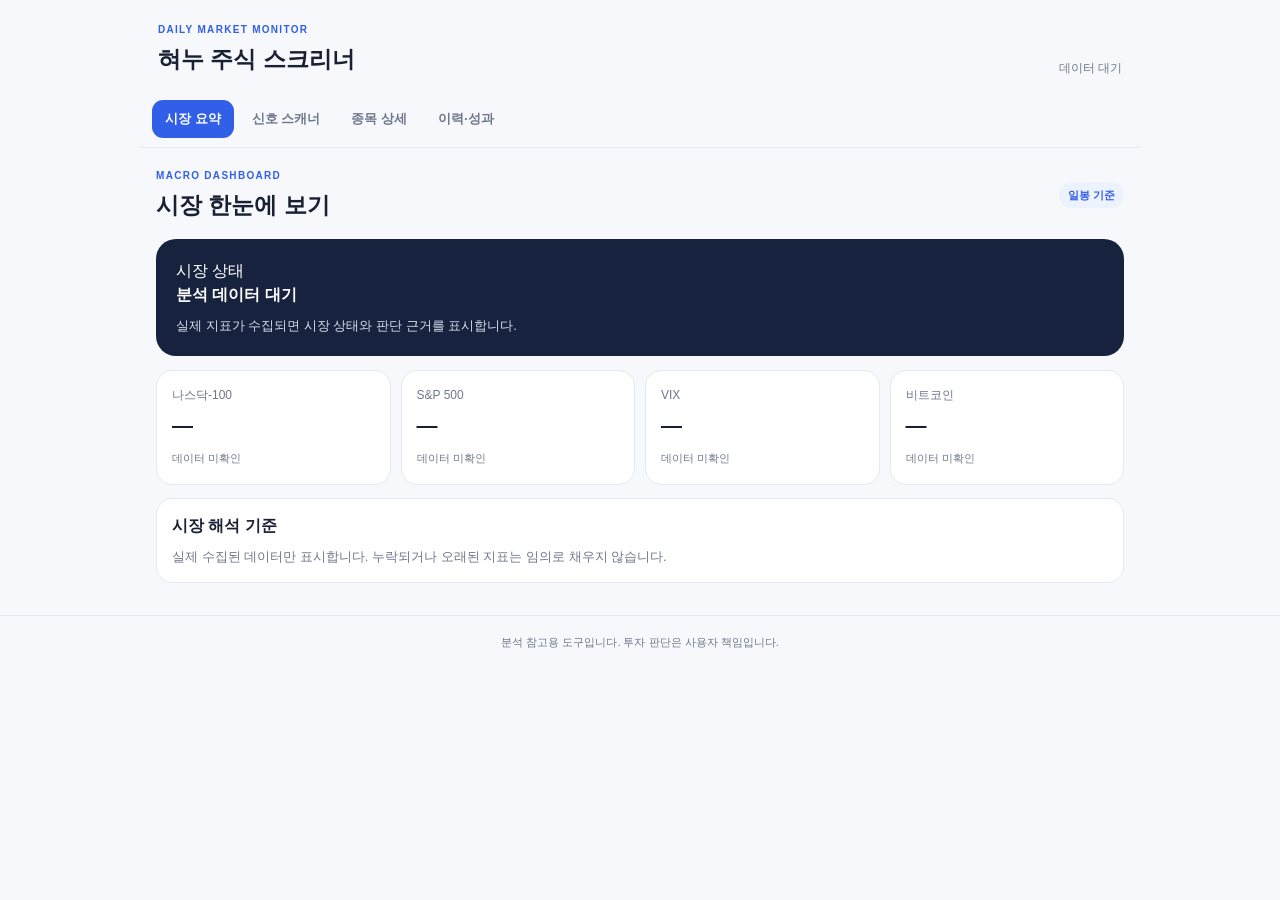
==== index.html @ ab8894c8 "Add files via upload" ====
<!doctype html>
<html lang="ko"><head><meta charset="utf-8"><meta name="viewport" content="width=device-width,initial-scale=1,viewport-fit=cover"><meta name="theme-color" content="#f7f8fc"><title>혀누 주식 스크리너</title><link rel="stylesheet" href="styles.css"></head>
<body><header class="top"><div><div class="eyebrow">DAILY MARKET MONITOR</div><h1>혀누 주식 스크리너</h1></div><span id="updated" class="muted">데이터 확인 중</span></header>
<nav class="tabs"><button class="tab active" data-page="macro">시장 요약</button><button class="tab" data-page="scanner">신호 스캐너</button><button class="tab" data-page="detail">종목 상세</button><button class="tab" data-page="history">이력·성과</button></nav>
<main>
<section class="page active" id="page-macro"><div class="section-head"><div><p class="eyebrow">MACRO DASHBOARD</p><h2>시장 한눈에 보기</h2></div><span class="pill">일봉 기준</span></div><div id="marketState" class="state-card"><div class="state-title">시장 상태</div><h3>분석 데이터 대기</h3><p>실제 지표가 수집되면 시장 상태와 판단 근거를 표시합니다.</p></div><div class="grid" id="macroMetrics"><div class="metric"><span>나스닥-100</span><b>—</b><small>데이터 미확인</small></div><div class="metric"><span>S&amp;P 500</span><b>—</b><small>데이터 미확인</small></div><div class="metric"><span>VIX</span><b>—</b><small>데이터 미확인</small></div><div class="metric"><span>비트코인</span><b>—</b><small>데이터 미확인</small></div></div><div class="panel"><h3>시장 해석 기준</h3><p class="muted">실제 수집된 데이터만 표시합니다. 누락되거나 오래된 지표는 임의로 채우지 않습니다.</p></div></section>
<section class="page" id="page-scanner"><div class="section-head"><div><p class="eyebrow">NASDAQ-100</p><h2>매수 신호 스캐너</h2></div><span id="scanCount" class="pill">0개 신호</span></div><div class="toolbar"><input id="search" placeholder="티커 또는 회사명 검색"><select id="signalFilter"><option value="all">모든 신호</option><option>패닉셀</option><option>급락</option><option>조정</option><option>단기조정</option></select><select id="sort"><option value="strength">신호 강도순</option><option value="ticker">티커순</option><option value="drop">고점 대비 하락률순</option></select></div><div id="scannerStatus" class="notice">분석 데이터 대기 중</div><div id="signalList" class="signal-list"></div></section>
<section class="page" id="page-detail"><div class="section-head"><div><p class="eyebrow">STOCK DETAIL</p><h2 id="detailTitle">종목을 선택하세요</h2></div><button id="backScanner" class="subtle">목록으로</button></div><div id="detailBody" class="panel empty">스캐너에서 종목을 선택하면 상세 정보가 표시됩니다.</div></section>
<section class="page" id="page-history"><div class="section-head"><div><p class="eyebrow">SIGNAL PERFORMANCE</p><h2>신호 이력 및 성과</h2></div></div><div class="grid" id="performanceSummary"></div><div class="panel"><h3>계산 규칙</h3><ul><li>신호 다음 거래일 시가 진입</li><li>5·10·20거래일 후 종가 기준</li><li>승률은 수익률 0% 초과 비율</li><li>미확정 결과는 확정 성과와 분리</li><li>같은 종목·같은 신호의 연속 구간은 최초 1회만 집계</li></ul></div><div class="panel"><h3>최근 신호 기록</h3><div id="historyList" class="table-wrap muted">아직 기록이 없습니다.</div></div></section>
</main><footer>분석 참고용 도구입니다. 투자 판단은 사용자 책임입니다.</footer><script src="app.js"></script></body></html>
---- styles.css ----
:root{--bg:#f7f8fc;--card:#fff;--ink:#192033;--muted:#6e778b;--line:#e4e8f0;--blue:#315fe8}*{box-sizing:border-box}body{margin:0;background:var(--bg);color:var(--ink);font-family:-apple-system,BlinkMacSystemFont,"Segoe UI",sans-serif;line-height:1.5}.top{padding:22px 18px 14px;display:flex;align-items:end;justify-content:space-between;gap:12px;max-width:1000px;margin:auto}.eyebrow{font-size:10px;letter-spacing:.13em;font-weight:800;color:var(--blue);margin:0 0 5px}h1{font-size:23px;margin:0}h2{font-size:23px;margin:0}h3{font-size:16px;margin:0 0 9px}.muted{color:var(--muted);font-size:12px}.tabs{position:sticky;top:0;z-index:4;display:flex;gap:5px;padding:9px 12px;background:#f7f8fcf2;border-bottom:1px solid var(--line);overflow-x:auto;max-width:1000px;margin:auto}.tab{border:0;background:transparent;color:var(--muted);font-weight:700;border-radius:11px;padding:10px 13px;white-space:nowrap}.tab.active{background:var(--blue);color:white}main{max-width:1000px;margin:auto;padding:20px 16px 32px}.page{display:none}.page.active{display:block}.section-head{display:flex;align-items:center;justify-content:space-between;gap:10px;margin-bottom:17px}.pill{font-size:11px;padding:5px 9px;border-radius:99px;background:#edf2ff;color:var(--blue);font-weight:800}.state-card{background:#17233e;color:white;border-radius:20px;padding:20px;margin-bottom:14px}.state-card p{font-size:13px;color:#d4dced;margin:0}.grid{display:grid;grid-template-columns:repeat(2,minmax(0,1fr));gap:10px}.metric,.panel{background:var(--card);border:1px solid var(--line);border-radius:16px;padding:15px;min-width:0}.metric span{display:block;color:var(--muted);font-size:12px}.metric b{display:block;font-size:21px;margin:5px 0}.metric small{font-size:11px;color:var(--muted)}.panel{margin-top:13px}.panel p{margin:0;font-size:13px}.toolbar{display:flex;gap:8px;flex-wrap:wrap;margin-bottom:12px}.toolbar input,.toolbar select{font:inherit;font-size:13px;padding:11px 12px;border:1px solid var(--line);border-radius:11px;background:white;min-width:0}.toolbar input{flex:1;min-width:145px}.notice{background:#fff8e9;color:#7b5b1b;border:1px solid #f2e2bc;border-radius:12px;padding:11px 13px;font-size:12px;margin-bottom:12px}.signal-list{display:grid;gap:9px}.signal-card{display:flex;justify-content:space-between;gap:12px;align-items:center;text-align:left;width:100%;border:1px solid var(--line);background:white;border-radius:15px;padding:14px;color:inherit}.ticker{font-size:16px;font-weight:800}.company{font-size:12px;color:var(--muted)}.signal-badge{font-size:11px;font-weight:800;border-radius:8px;padding:5px 8px;white-space:nowrap}.badge-패닉셀{background:#ffeaec;color:#b51e31}.badge-급락{background:#f1e9ff;color:#7033b1}.badge-조정{background:#fff0dc;color:#9a5712}.badge-단기조정{background:#eaf0ff;color:#3156c5}.right{text-align:right}.subtle{border:1px solid var(--line);border-radius:10px;background:white;padding:8px 11px}.empty{color:var(--muted);font-size:13px;padding:25px 16px}.detail-grid{display:grid;grid-template-columns:repeat(2,minmax(0,1fr));gap:8px;margin-top:12px}.detail-item{background:#f7f8fc;padding:11px;border-radius:10px}.detail-item span{display:block;font-size:11px;color:var(--muted)}.detail-item b{font-size:15px}.chart-placeholder{border:1px dashed #cdd5e5;background:#fafbfe;border-radius:12px;padding:35px 10px;text-align:center;color:var(--muted);font-size:12px;margin:12px 0}.table-wrap{overflow:auto;font-size:12px}table{border-collapse:collapse;width:100%;min-width:450px}th,td{text-align:left;border-bottom:1px solid var(--line);padding:9px 7px}ul{padding-left:19px;font-size:13px}footer{border-top:1px solid var(--line);padding:18px 16px 28px;color:var(--muted);font-size:11px;text-align:center}@media(min-width:700px){.grid{grid-template-columns:repeat(4,minmax(0,1fr))}.signal-list{grid-template-columns:repeat(2,minmax(0,1fr))}}
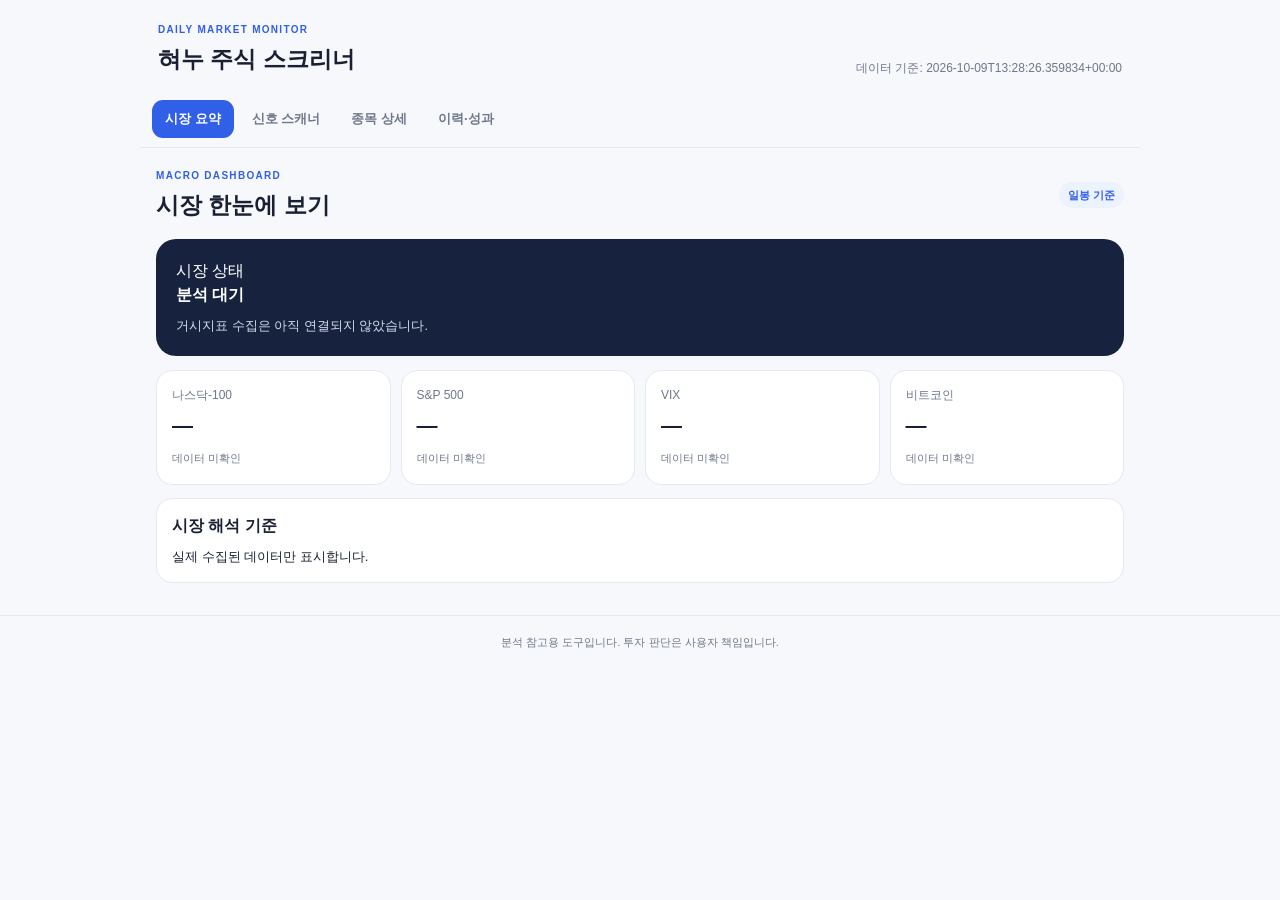
==== commit d2f6d484: "Update index.html" ====
--- a/index.html
+++ b/index.html
@@ -1,10 +1,89 @@
 <!doctype html>
-<html lang="ko"><head><meta charset="utf-8"><meta name="viewport" content="width=device-width,initial-scale=1,viewport-fit=cover"><meta name="theme-color" content="#f7f8fc"><title>혀누 주식 스크리너</title><link rel="stylesheet" href="styles.css"></head>
-<body><header class="top"><div><div class="eyebrow">DAILY MARKET MONITOR</div><h1>혀누 주식 스크리너</h1></div><span id="updated" class="muted">데이터 확인 중</span></header>
-<nav class="tabs"><button class="tab active" data-page="macro">시장 요약</button><button class="tab" data-page="scanner">신호 스캐너</button><button class="tab" data-page="detail">종목 상세</button><button class="tab" data-page="history">이력·성과</button></nav>
+<html lang="ko">
+<head>
+<meta charset="utf-8">
+<meta name="viewport" content="width=device-width, initial-scale=1, viewport-fit=cover">
+<meta name="theme-color" content="#f7f8fc">
+<title>혀누 주식 스크리너</title>
+<link rel="stylesheet" href="styles.css">
+</head>
+<body>
+<header class="top">
+  <div>
+    <div class="eyebrow">DAILY MARKET MONITOR</div>
+    <h1>혀누 주식 스크리너</h1>
+  </div>
+  <span id="updated" class="muted">데이터 확인 중</span>
+</header>
+<nav class="tabs">
+  <button type="button" class="tab active" data-page="macro">시장 요약</button>
+  <button type="button" class="tab" data-page="scanner">신호 스캐너</button>
+  <button type="button" class="tab" data-page="detail">종목 상세</button>
+  <button type="button" class="tab" data-page="history">이력·성과</button>
+</nav>
 <main>
-<section class="page active" id="page-macro"><div class="section-head"><div><p class="eyebrow">MACRO DASHBOARD</p><h2>시장 한눈에 보기</h2></div><span class="pill">일봉 기준</span></div><div id="marketState" class="state-card"><div class="state-title">시장 상태</div><h3>분석 데이터 대기</h3><p>실제 지표가 수집되면 시장 상태와 판단 근거를 표시합니다.</p></div><div class="grid" id="macroMetrics"><div class="metric"><span>나스닥-100</span><b>—</b><small>데이터 미확인</small></div><div class="metric"><span>S&amp;P 500</span><b>—</b><small>데이터 미확인</small></div><div class="metric"><span>VIX</span><b>—</b><small>데이터 미확인</small></div><div class="metric"><span>비트코인</span><b>—</b><small>데이터 미확인</small></div></div><div class="panel"><h3>시장 해석 기준</h3><p class="muted">실제 수집된 데이터만 표시합니다. 누락되거나 오래된 지표는 임의로 채우지 않습니다.</p></div></section>
-<section class="page" id="page-scanner"><div class="section-head"><div><p class="eyebrow">NASDAQ-100</p><h2>매수 신호 스캐너</h2></div><span id="scanCount" class="pill">0개 신호</span></div><div class="toolbar"><input id="search" placeholder="티커 또는 회사명 검색"><select id="signalFilter"><option value="all">모든 신호</option><option>패닉셀</option><option>급락</option><option>조정</option><option>단기조정</option></select><select id="sort"><option value="strength">신호 강도순</option><option value="ticker">티커순</option><option value="drop">고점 대비 하락률순</option></select></div><div id="scannerStatus" class="notice">분석 데이터 대기 중</div><div id="signalList" class="signal-list"></div></section>
-<section class="page" id="page-detail"><div class="section-head"><div><p class="eyebrow">STOCK DETAIL</p><h2 id="detailTitle">종목을 선택하세요</h2></div><button id="backScanner" class="subtle">목록으로</button></div><div id="detailBody" class="panel empty">스캐너에서 종목을 선택하면 상세 정보가 표시됩니다.</div></section>
-<section class="page" id="page-history"><div class="section-head"><div><p class="eyebrow">SIGNAL PERFORMANCE</p><h2>신호 이력 및 성과</h2></div></div><div class="grid" id="performanceSummary"></div><div class="panel"><h3>계산 규칙</h3><ul><li>신호 다음 거래일 시가 진입</li><li>5·10·20거래일 후 종가 기준</li><li>승률은 수익률 0% 초과 비율</li><li>미확정 결과는 확정 성과와 분리</li><li>같은 종목·같은 신호의 연속 구간은 최초 1회만 집계</li></ul></div><div class="panel"><h3>최근 신호 기록</h3><div id="historyList" class="table-wrap muted">아직 기록이 없습니다.</div></div></section>
-</main><footer>분석 참고용 도구입니다. 투자 판단은 사용자 책임입니다.</footer><script src="app.js"></script></body></html>+<section class="page active" id="page-macro">
+  <div class="section-head">
+    <div><p class="eyebrow">MACRO DASHBOARD</p><h2>시장 한눈에 보기</h2></div>
+    <span class="pill">일봉 기준</span>
+  </div>
+  <div id="marketState" class="state-card">
+    <div class="state-title">시장 상태</div>
+    <h3>분석 데이터 대기</h3>
+    <p>실제 시장 지표 연결 대기 중입니다.</p>
+  </div>
+  <div class="grid" id="macroMetrics">
+    <article class="metric"><span>나스닥-100</span><b>—</b><small>데이터 미확인</small></article>
+    <article class="metric"><span>S&amp;P 500</span><b>—</b><small>데이터 미확인</small></article>
+    <article class="metric"><span>VIX</span><b>—</b><small>데이터 미확인</small></article>
+    <article class="metric"><span>비트코인</span><b>—</b><small>데이터 미확인</small></article>
+  </div>
+  <div class="panel"><h3>시장 해석 기준</h3><p>실제 수집된 데이터만 표시합니다.</p></div>
+</section>
+<section class="page" id="page-scanner">
+  <div class="section-head">
+    <div><p class="eyebrow">NASDAQ WATCHLIST</p><h2>매수 신호 스캐너</h2></div>
+    <span id="scanCount" class="pill">0개 신호</span>
+  </div>
+  <div class="toolbar">
+    <input id="search" type="search" placeholder="티커 또는 회사명 검색">
+    <select id="signalFilter">
+      <option value="all">모든 신호</option>
+      <option value="패닉셀">패닉셀</option>
+      <option value="급락">급락</option>
+      <option value="조정">조정</option>
+      <option value="단기조정">단기조정</option>
+    </select>
+    <select id="sort">
+      <option value="strength">신호 강도순</option>
+      <option value="ticker">티커순</option>
+      <option value="drop">고점 대비 하락률순</option>
+    </select>
+  </div>
+  <div id="scannerStatus" class="notice">데이터 확인 중</div>
+  <div id="signalList" class="signal-list"></div>
+</section>
+<section class="page" id="page-detail">
+  <div class="section-head">
+    <div><p class="eyebrow">STOCK DETAIL</p><h2 id="detailTitle">종목을 선택하세요</h2></div>
+    <button type="button" id="backScanner" class="subtle">목록으로</button>
+  </div>
+  <div id="detailBody" class="panel">스캐너에서 종목을 선택하세요.</div>
+</section>
+<section class="page" id="page-history">
+  <div class="section-head"><div><p class="eyebrow">SIGNAL PERFORMANCE</p><h2>신호 이력 및 성과</h2></div></div>
+  <div class="grid" id="performanceSummary">
+    <article class="metric"><span>성과 통계</span><b>계산 대기</b><small>수익률 계산 미연결</small></article>
+  </div>
+  <div class="panel">
+    <h3>성과 계산 규칙</h3>
+    <p>신호 다음 거래일 시가 진입, 5·10·20거래일 후 종가 기준으로 계산하도록 설계합니다.</p>
+    <p>현재는 성과 수익률과 승률이 아직 계산되지 않습니다.</p>
+  </div>
+  <div class="panel"><h3>최근 신호 기록</h3><div id="historyList">이력 불러오는 중</div></div>
+</section>
+</main>
+<footer>분석 참고용 도구입니다. 투자 판단은 사용자 책임입니다.</footer>
+<script src="app.js"></script>
+</body>
+</html>
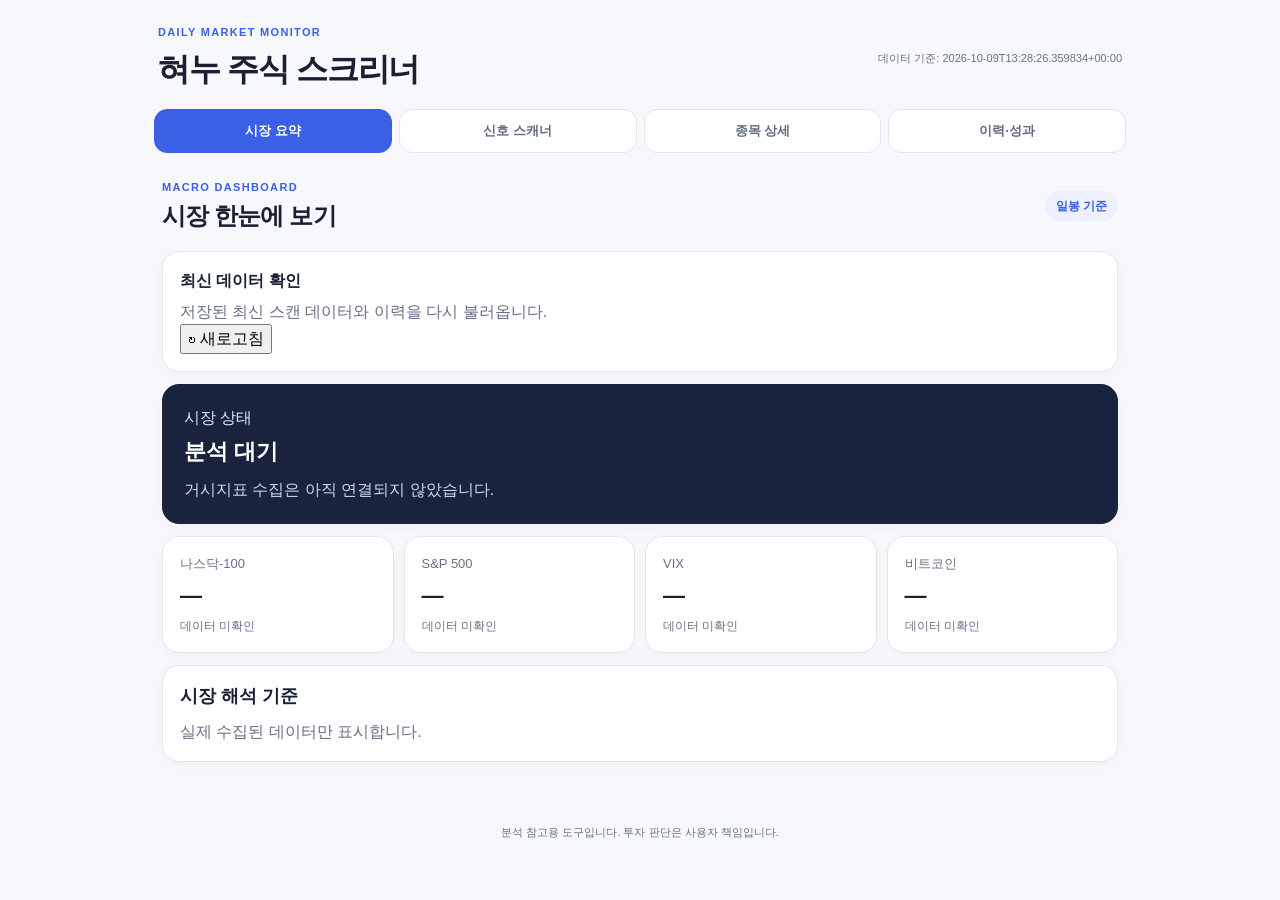
==== commit 45a80539: "Update index.html" ====
--- a/index.html
+++ b/index.html
@@ -2,7 +2,7 @@
 <html lang="ko">
 <head>
 <meta charset="utf-8">
-<meta name="viewport" content="width=device-width, initial-scale=1, viewport-fit=cover">
+<meta name="viewport" content="width=device-width,initial-scale=1,viewport-fit=cover">
 <meta name="theme-color" content="#f7f8fc">
 <title>혀누 주식 스크리너</title>
 <link rel="stylesheet" href="styles.css">
@@ -24,13 +24,25 @@
 <main>
 <section class="page active" id="page-macro">
   <div class="section-head">
-    <div><p class="eyebrow">MACRO DASHBOARD</p><h2>시장 한눈에 보기</h2></div>
+    <div>
+      <p class="eyebrow">MACRO DASHBOARD</p>
+      <h2>시장 한눈에 보기</h2>
+    </div>
     <span class="pill">일봉 기준</span>
+  </div>
+  <div class="panel refresh-panel">
+    <div>
+      <strong>최신 데이터 확인</strong>
+      <p class="muted">저장된 최신 스캔 데이터와 이력을 다시 불러옵니다.</p>
+    </div>
+    <button type="button" id="refreshData" class="refresh-button">
+      ↻ 새로고침
+    </button>
   </div>
   <div id="marketState" class="state-card">
     <div class="state-title">시장 상태</div>
     <h3>분석 데이터 대기</h3>
-    <p>실제 시장 지표 연결 대기 중입니다.</p>
+    <p>시장 지표 연결 대기 중입니다.</p>
   </div>
   <div class="grid" id="macroMetrics">
     <article class="metric"><span>나스닥-100</span><b>—</b><small>데이터 미확인</small></article>
@@ -38,11 +50,17 @@
     <article class="metric"><span>VIX</span><b>—</b><small>데이터 미확인</small></article>
     <article class="metric"><span>비트코인</span><b>—</b><small>데이터 미확인</small></article>
   </div>
-  <div class="panel"><h3>시장 해석 기준</h3><p>실제 수집된 데이터만 표시합니다.</p></div>
+  <div class="panel">
+    <h3>시장 해석 기준</h3>
+    <p class="muted">실제 수집된 데이터만 표시합니다.</p>
+  </div>
 </section>
 <section class="page" id="page-scanner">
   <div class="section-head">
-    <div><p class="eyebrow">NASDAQ WATCHLIST</p><h2>매수 신호 스캐너</h2></div>
+    <div>
+      <p class="eyebrow">NASDAQ WATCHLIST</p>
+      <h2>매수 신호 스캐너</h2>
+    </div>
     <span id="scanCount" class="pill">0개 신호</span>
   </div>
   <div class="toolbar">
@@ -65,22 +83,35 @@
 </section>
 <section class="page" id="page-detail">
   <div class="section-head">
-    <div><p class="eyebrow">STOCK DETAIL</p><h2 id="detailTitle">종목을 선택하세요</h2></div>
+    <div>
+      <p class="eyebrow">STOCK DETAIL</p>
+      <h2 id="detailTitle">종목을 선택하세요</h2>
+    </div>
     <button type="button" id="backScanner" class="subtle">목록으로</button>
   </div>
   <div id="detailBody" class="panel">스캐너에서 종목을 선택하세요.</div>
 </section>
 <section class="page" id="page-history">
-  <div class="section-head"><div><p class="eyebrow">SIGNAL PERFORMANCE</p><h2>신호 이력 및 성과</h2></div></div>
+  <div class="section-head">
+    <div>
+      <p class="eyebrow">SIGNAL PERFORMANCE</p>
+      <h2>신호 이력 및 성과</h2>
+    </div>
+  </div>
   <div class="grid" id="performanceSummary">
-    <article class="metric"><span>성과 통계</span><b>계산 대기</b><small>수익률 계산 미연결</small></article>
+    <article class="metric">
+      <span>성과 통계</span><b>계산 대기</b><small>수익률 계산 미연결</small>
+    </article>
   </div>
   <div class="panel">
     <h3>성과 계산 규칙</h3>
-    <p>신호 다음 거래일 시가 진입, 5·10·20거래일 후 종가 기준으로 계산하도록 설계합니다.</p>
-    <p>현재는 성과 수익률과 승률이 아직 계산되지 않습니다.</p>
+    <p>신호 다음 거래일 시가 진입, 5·10·20거래일 후 종가 기준으로 계산합니다.</p>
+    <p class="muted">실제 성과 수익률과 승률은 별도 계산 기능이 필요합니다.</p>
   </div>
-  <div class="panel"><h3>최근 신호 기록</h3><div id="historyList">이력 불러오는 중</div></div>
+  <div class="panel">
+    <h3>최근 신호 기록</h3>
+    <div id="historyList">이력 불러오는 중</div>
+  </div>
 </section>
 </main>
 <footer>분석 참고용 도구입니다. 투자 판단은 사용자 책임입니다.</footer>
--- a/styles.css
+++ b/styles.css
@@ -1 +1,292 @@
-:root{--bg:#f7f8fc;--card:#fff;--ink:#192033;--muted:#6e778b;--line:#e4e8f0;--blue:#315fe8}*{box-sizing:border-box}body{margin:0;background:var(--bg);color:var(--ink);font-family:-apple-system,BlinkMacSystemFont,"Segoe UI",sans-serif;line-height:1.5}.top{padding:22px 18px 14px;display:flex;align-items:end;justify-content:space-between;gap:12px;max-width:1000px;margin:auto}.eyebrow{font-size:10px;letter-spacing:.13em;font-weight:800;color:var(--blue);margin:0 0 5px}h1{font-size:23px;margin:0}h2{font-size:23px;margin:0}h3{font-size:16px;margin:0 0 9px}.muted{color:var(--muted);font-size:12px}.tabs{position:sticky;top:0;z-index:4;display:flex;gap:5px;padding:9px 12px;background:#f7f8fcf2;border-bottom:1px solid var(--line);overflow-x:auto;max-width:1000px;margin:auto}.tab{border:0;background:transparent;color:var(--muted);font-weight:700;border-radius:11px;padding:10px 13px;white-space:nowrap}.tab.active{background:var(--blue);color:white}main{max-width:1000px;margin:auto;padding:20px 16px 32px}.page{display:none}.page.active{display:block}.section-head{display:flex;align-items:center;justify-content:space-between;gap:10px;margin-bottom:17px}.pill{font-size:11px;padding:5px 9px;border-radius:99px;background:#edf2ff;color:var(--blue);font-weight:800}.state-card{background:#17233e;color:white;border-radius:20px;padding:20px;margin-bottom:14px}.state-card p{font-size:13px;color:#d4dced;margin:0}.grid{display:grid;grid-template-columns:repeat(2,minmax(0,1fr));gap:10px}.metric,.panel{background:var(--card);border:1px solid var(--line);border-radius:16px;padding:15px;min-width:0}.metric span{display:block;color:var(--muted);font-size:12px}.metric b{display:block;font-size:21px;margin:5px 0}.metric small{font-size:11px;color:var(--muted)}.panel{margin-top:13px}.panel p{margin:0;font-size:13px}.toolbar{display:flex;gap:8px;flex-wrap:wrap;margin-bottom:12px}.toolbar input,.toolbar select{font:inherit;font-size:13px;padding:11px 12px;border:1px solid var(--line);border-radius:11px;background:white;min-width:0}.toolbar input{flex:1;min-width:145px}.notice{background:#fff8e9;color:#7b5b1b;border:1px solid #f2e2bc;border-radius:12px;padding:11px 13px;font-size:12px;margin-bottom:12px}.signal-list{display:grid;gap:9px}.signal-card{display:flex;justify-content:space-between;gap:12px;align-items:center;text-align:left;width:100%;border:1px solid var(--line);background:white;border-radius:15px;padding:14px;color:inherit}.ticker{font-size:16px;font-weight:800}.company{font-size:12px;color:var(--muted)}.signal-badge{font-size:11px;font-weight:800;border-radius:8px;padding:5px 8px;white-space:nowrap}.badge-패닉셀{background:#ffeaec;color:#b51e31}.badge-급락{background:#f1e9ff;color:#7033b1}.badge-조정{background:#fff0dc;color:#9a5712}.badge-단기조정{background:#eaf0ff;color:#3156c5}.right{text-align:right}.subtle{border:1px solid var(--line);border-radius:10px;background:white;padding:8px 11px}.empty{color:var(--muted);font-size:13px;padding:25px 16px}.detail-grid{display:grid;grid-template-columns:repeat(2,minmax(0,1fr));gap:8px;margin-top:12px}.detail-item{background:#f7f8fc;padding:11px;border-radius:10px}.detail-item span{display:block;font-size:11px;color:var(--muted)}.detail-item b{font-size:15px}.chart-placeholder{border:1px dashed #cdd5e5;background:#fafbfe;border-radius:12px;padding:35px 10px;text-align:center;color:var(--muted);font-size:12px;margin:12px 0}.table-wrap{overflow:auto;font-size:12px}table{border-collapse:collapse;width:100%;min-width:450px}th,td{text-align:left;border-bottom:1px solid var(--line);padding:9px 7px}ul{padding-left:19px;font-size:13px}footer{border-top:1px solid var(--line);padding:18px 16px 28px;color:var(--muted);font-size:11px;text-align:center}@media(min-width:700px){.grid{grid-template-columns:repeat(4,minmax(0,1fr))}.signal-list{grid-template-columns:repeat(2,minmax(0,1fr))}}+* {
+  box-sizing: border-box;
+}
+:root {
+  color-scheme: light;
+  --bg: #f7f8fc;
+  --card: #ffffff;
+  --ink: #192033;
+  --muted: #687086;
+  --line: #e2e6ef;
+  --accent: #3b5fe5;
+  --soft: #edf1ff;
+}
+body {
+  margin: 0;
+  background: var(--bg);
+  color: var(--ink);
+  font-family: -apple-system, BlinkMacSystemFont, "Segoe UI", sans-serif;
+  line-height: 1.5;
+}
+.top {
+  max-width: 1000px;
+  margin: auto;
+  padding: 24px 18px 16px;
+  display: flex;
+  align-items: center;
+  justify-content: space-between;
+  gap: 12px;
+}
+h1 {
+  margin: 4px 0 0;
+  font-size: clamp(24px, 5vw, 32px);
+  letter-spacing: -0.04em;
+}
+h2 {
+  margin: 3px 0 0;
+  font-size: 24px;
+  letter-spacing: -0.035em;
+}
+h3 {
+  margin: 0 0 10px;
+  font-size: 18px;
+}
+.eyebrow {
+  margin: 0;
+  color: var(--accent);
+  font-size: 11px;
+  font-weight: 800;
+  letter-spacing: 0.12em;
+}
+.muted,
+small {
+  color: var(--muted);
+}
+#updated {
+  font-size: 11px;
+  text-align: right;
+}
+.tabs {
+  max-width: 1000px;
+  margin: auto;
+  padding: 0 14px 16px;
+  display: grid;
+  grid-template-columns: repeat(4, minmax(0, 1fr));
+  gap: 7px;
+}
+button,
+input,
+select {
+  font: inherit;
+}
+.tab {
+  min-height: 44px;
+  padding: 9px 4px;
+  border: 1px solid var(--line);
+  border-radius: 13px;
+  background: #fff;
+  color: #626b80;
+  font-size: 13px;
+  font-weight: 700;
+  cursor: pointer;
+}
+.tab.active {
+  background: var(--accent);
+  color: white;
+  border-color: var(--accent);
+}
+main {
+  max-width: 1000px;
+  margin: auto;
+  padding: 0 16px 30px;
+}
+.page {
+  display: none;
+}
+.page.active {
+  display: block;
+}
+.section-head {
+  display: flex;
+  align-items: center;
+  justify-content: space-between;
+  gap: 12px;
+  margin: 10px 0 17px;
+}
+.pill {
+  flex-shrink: 0;
+  padding: 6px 11px;
+  border-radius: 99px;
+  background: var(--soft);
+  color: var(--accent);
+  font-size: 12px;
+  font-weight: 750;
+}
+.state-card,
+.panel,
+.metric {
+  margin-bottom: 12px;
+  padding: 17px;
+  border: 1px solid var(--line);
+  border-radius: 17px;
+  background: var(--card);
+  box-shadow: 0 3px 12px #17204408;
+}
+.state-card {
+  padding: 21px;
+  background: #19233e;
+  color: #fff;
+  border-color: #19233e;
+}
+.state-card .state-title {
+  color: #dce4ff;
+}
+.state-card h3 {
+  margin: 5px 0 10px;
+  font-size: 22px;
+}
+.state-card p {
+  margin: 0;
+  color: #d2d9ea;
+}
+.grid {
+  display: grid;
+  grid-template-columns: repeat(2, minmax(0, 1fr));
+  gap: 10px;
+  margin: 12px 0;
+}
+.metric {
+  display: flex;
+  min-width: 0;
+  flex-direction: column;
+  gap: 5px;
+  margin: 0;
+}
+.metric span {
+  color: var(--muted);
+  font-size: 13px;
+}
+.metric b {
+  font-size: 22px;
+  overflow-wrap: anywhere;
+}
+.metric small {
+  font-size: 12px;
+}
+.toolbar {
+  display: grid;
+  grid-template-columns: 1fr 1fr;
+  gap: 8px;
+  margin-bottom: 12px;
+}
+.toolbar input {
+  grid-column: 1 / -1;
+}
+input,
+select {
+  width: 100%;
+  min-width: 0;
+  padding: 11px 12px;
+  border: 1px solid var(--line);
+  border-radius: 11px;
+  background: #fff;
+  color: var(--ink);
+}
+.notice {
+  margin: 10px 0;
+  padding: 12px;
+  border-radius: 12px;
+  background: #edf1fa;
+  color: #535e77;
+  font-size: 13px;
+}
+.signal-list {
+  display: grid;
+  grid-template-columns: 1fr;
+  gap: 10px;
+}
+.signal {
+  display: grid;
+  grid-template-columns: 1fr auto;
+  align-items: start;
+  gap: 8px 10px;
+  margin: 0;
+}
+.signal > strong {
+  font-size: 16px;
+}
+.signal > b {
+  padding: 4px 9px;
+  border-radius: 99px;
+  background: #fff0e8;
+  color: #9b4928;
+  font-size: 12px;
+}
+.signal p {
+  grid-column: 1 / -1;
+  margin: 0;
+  color: var(--muted);
+  font-size: 12px;
+}
+.subtle {
+  padding: 9px 12px;
+  border: 1px solid var(--line);
+  border-radius: 10px;
+  background: white;
+  color: var(--accent);
+  font-weight: 700;
+  cursor: pointer;
+}
+.detail-button {
+  grid-column: 1 / -1;
+  justify-self: start;
+}
+.empty {
+  color: var(--muted);
+}
+.history-row {
+  padding: 12px 0;
+  border-bottom: 1px solid var(--line);
+  overflow-wrap: anywhere;
+}
+.history-row:last-child {
+  border-bottom: 0;
+}
+.history-row strong {
+  font-size: 13px;
+}
+.history-row p {
+  margin: 5px 0 0;
+  color: var(--muted);
+  font-size: 13px;
+}
+.panel p {
+  margin: 7px 0 0;
+}
+.panel ul {
+  padding-left: 20px;
+}
+.panel li {
+  margin: 5px 0;
+  font-size: 13px;
+}
+footer {
+  padding: 20px 16px 30px;
+  color: var(--muted);
+  text-align: center;
+  font-size: 11px;
+}
+button:focus-visible,
+input:focus-visible,
+select:focus-visible {
+  outline: 2px solid #86a0ff;
+  outline-offset: 2px;
+}
+@media (min-width: 650px) {
+  .grid {
+    grid-template-columns: repeat(4, minmax(0, 1fr));
+  }
+  .toolbar {
+    grid-template-columns: 2fr 1fr 1fr;
+  }
+  .toolbar input {
+    grid-column: auto;
+  }
+  .signal-list {
+    grid-template-columns: repeat(2, minmax(0, 1fr));
+  }
+  main {
+    padding-right: 22px;
+    padding-left: 22px;
+  }
+}
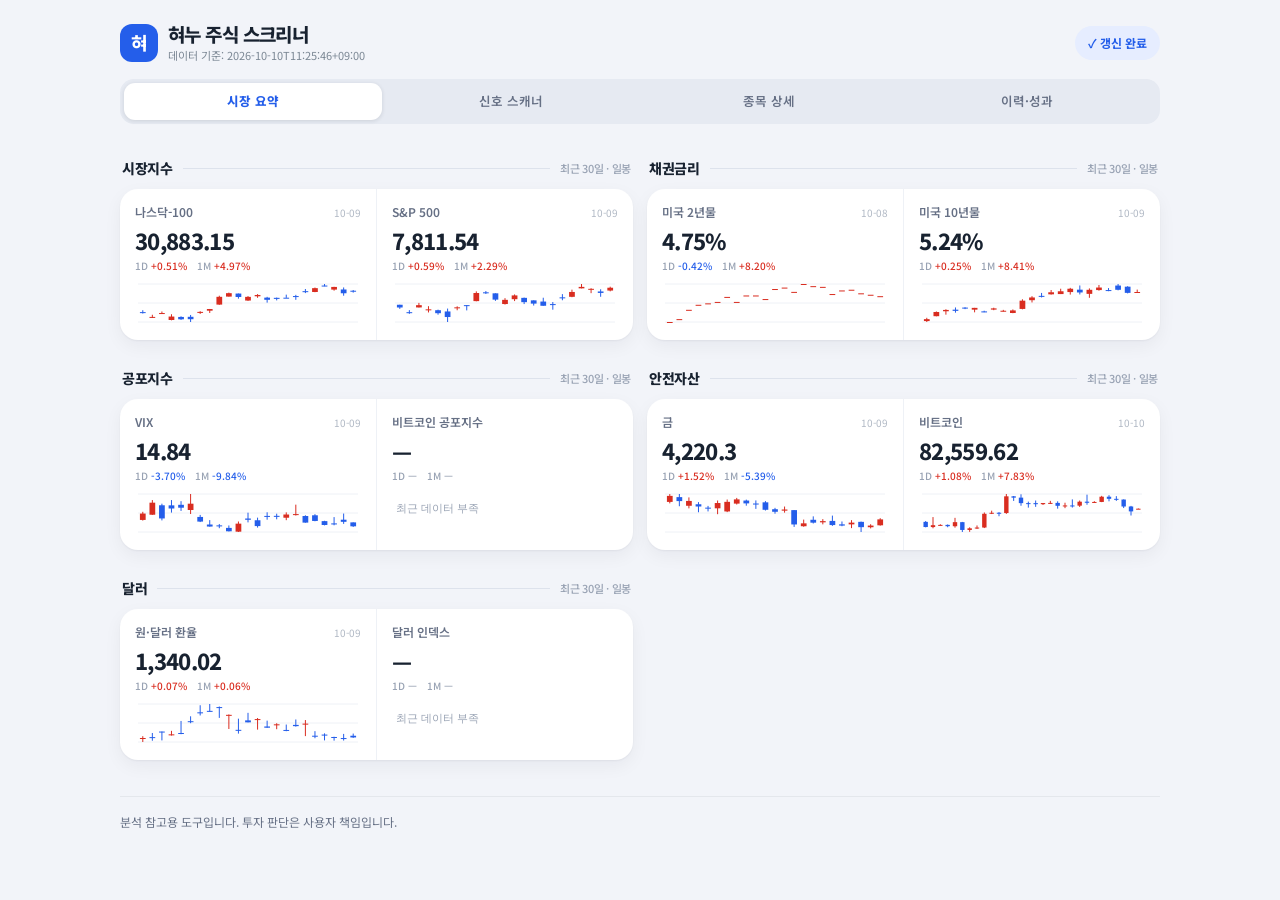
==== commit 34e35f96: "Update index.html" ====
--- a/index.html
+++ b/index.html
@@ -3,17 +3,23 @@
 <head>
 <meta charset="utf-8">
 <meta name="viewport" content="width=device-width,initial-scale=1,viewport-fit=cover">
-<meta name="theme-color" content="#f7f8fc">
+<meta name="theme-color" content="#f2f4f9">
 <title>혀누 주식 스크리너</title>
+<link rel="preconnect" href="https://fonts.googleapis.com">
+<link rel="preconnect" href="https://fonts.gstatic.com" crossorigin>
+<link rel="stylesheet" href="https://fonts.googleapis.com/css2?family=Noto+Sans+KR:wght@400;500;600;700;800&display=swap">
 <link rel="stylesheet" href="styles.css">
 </head>
 <body>
 <header class="top">
-  <div>
-    <div class="eyebrow">DAILY MARKET MONITOR</div>
-    <h1>혀누 주식 스크리너</h1>
+  <div class="brand">
+    <div class="brand-logo" aria-hidden="true">혀</div>
+    <div>
+      <h1>혀누 주식 스크리너</h1>
+      <span id="updated" class="muted">데이터 확인 중</span>
+    </div>
   </div>
-  <span id="updated" class="muted">데이터 확인 중</span>
+  <button type="button" id="refreshData" class="refresh-button" aria-label="데이터 새로고침">↻ 새로고침</button>
 </header>
 <nav class="tabs">
   <button type="button" class="tab active" data-page="macro">시장 요약</button>
@@ -23,46 +29,9 @@
 </nav>
 <main>
 <section class="page active" id="page-macro">
-  <div class="section-head">
-    <div>
-      <p class="eyebrow">MACRO DASHBOARD</p>
-      <h2>시장 한눈에 보기</h2>
-    </div>
-    <span class="pill">일봉 기준</span>
-  </div>
-  <div class="panel refresh-panel">
-    <div>
-      <strong>최신 데이터 확인</strong>
-      <p class="muted">저장된 최신 스캔 데이터와 이력을 다시 불러옵니다.</p>
-    </div>
-    <button type="button" id="refreshData" class="refresh-button">
-      ↻ 새로고침
-    </button>
-  </div>
-  <div id="marketState" class="state-card">
-    <div class="state-title">시장 상태</div>
-    <h3>분석 데이터 대기</h3>
-    <p>시장 지표 연결 대기 중입니다.</p>
-  </div>
-  <div class="grid" id="macroMetrics">
-    <article class="metric"><span>나스닥-100</span><b>—</b><small>데이터 미확인</small></article>
-    <article class="metric"><span>S&amp;P 500</span><b>—</b><small>데이터 미확인</small></article>
-    <article class="metric"><span>VIX</span><b>—</b><small>데이터 미확인</small></article>
-    <article class="metric"><span>비트코인</span><b>—</b><small>데이터 미확인</small></article>
-  </div>
-  <div class="panel">
-    <h3>시장 해석 기준</h3>
-    <p class="muted">실제 수집된 데이터만 표시합니다.</p>
-  </div>
+  <div id="macroMetrics"></div>
 </section>
 <section class="page" id="page-scanner">
-  <div class="section-head">
-    <div>
-      <p class="eyebrow">NASDAQ WATCHLIST</p>
-      <h2>매수 신호 스캐너</h2>
-    </div>
-    <span id="scanCount" class="pill">0개 신호</span>
-  </div>
   <div class="toolbar">
     <input id="search" type="search" placeholder="티커 또는 회사명 검색">
     <select id="signalFilter">
@@ -82,36 +51,13 @@
   <div id="signalList" class="signal-list"></div>
 </section>
 <section class="page" id="page-detail">
-  <div class="section-head">
-    <div>
-      <p class="eyebrow">STOCK DETAIL</p>
-      <h2 id="detailTitle">종목을 선택하세요</h2>
-    </div>
-    <button type="button" id="backScanner" class="subtle">목록으로</button>
-  </div>
-  <div id="detailBody" class="panel">스캐너에서 종목을 선택하세요.</div>
+  <div id="detailBody"><div class="panel">스캐너에서 종목을 선택하세요.</div></div>
 </section>
 <section class="page" id="page-history">
-  <div class="section-head">
-    <div>
-      <p class="eyebrow">SIGNAL PERFORMANCE</p>
-      <h2>신호 이력 및 성과</h2>
-    </div>
-  </div>
-  <div class="grid" id="performanceSummary">
-    <article class="metric">
-      <span>성과 통계</span><b>계산 대기</b><small>수익률 계산 미연결</small>
-    </article>
-  </div>
-  <div class="panel">
-    <h3>성과 계산 규칙</h3>
-    <p>신호 다음 거래일 시가 진입, 5·10·20거래일 후 종가 기준으로 계산합니다.</p>
-    <p class="muted">실제 성과 수익률과 승률은 별도 계산 기능이 필요합니다.</p>
-  </div>
-  <div class="panel">
-    <h3>최근 신호 기록</h3>
-    <div id="historyList">이력 불러오는 중</div>
-  </div>
+  <h3 class="mc-title"><span>승률 · 수익률</span><i></i><em>다음날 시가 진입 · 수익률 + = 승</em></h3>
+  <div id="performanceSummary" class="hist-grid"></div>
+  <h3 class="mc-title"><span>최근 신호 기록</span><i></i><em id="historyMeta"></em></h3>
+  <div id="historyList">이력 불러오는 중</div>
 </section>
 </main>
 <footer>분석 참고용 도구입니다. 투자 판단은 사용자 책임입니다.</footer>
--- a/styles.css
+++ b/styles.css
@@ -1,292 +1,6 @@
-* {
-  box-sizing: border-box;
-}
-:root {
-  color-scheme: light;
-  --bg: #f7f8fc;
-  --card: #ffffff;
-  --ink: #192033;
-  --muted: #687086;
-  --line: #e2e6ef;
-  --accent: #3b5fe5;
-  --soft: #edf1ff;
-}
-body {
-  margin: 0;
-  background: var(--bg);
-  color: var(--ink);
-  font-family: -apple-system, BlinkMacSystemFont, "Segoe UI", sans-serif;
-  line-height: 1.5;
-}
-.top {
-  max-width: 1000px;
-  margin: auto;
-  padding: 24px 18px 16px;
-  display: flex;
-  align-items: center;
-  justify-content: space-between;
-  gap: 12px;
-}
-h1 {
-  margin: 4px 0 0;
-  font-size: clamp(24px, 5vw, 32px);
-  letter-spacing: -0.04em;
-}
-h2 {
-  margin: 3px 0 0;
-  font-size: 24px;
-  letter-spacing: -0.035em;
-}
-h3 {
-  margin: 0 0 10px;
-  font-size: 18px;
-}
-.eyebrow {
-  margin: 0;
-  color: var(--accent);
-  font-size: 11px;
-  font-weight: 800;
-  letter-spacing: 0.12em;
-}
-.muted,
-small {
-  color: var(--muted);
-}
-#updated {
-  font-size: 11px;
-  text-align: right;
-}
-.tabs {
-  max-width: 1000px;
-  margin: auto;
-  padding: 0 14px 16px;
-  display: grid;
-  grid-template-columns: repeat(4, minmax(0, 1fr));
-  gap: 7px;
-}
-button,
-input,
-select {
-  font: inherit;
-}
-.tab {
-  min-height: 44px;
-  padding: 9px 4px;
-  border: 1px solid var(--line);
-  border-radius: 13px;
-  background: #fff;
-  color: #626b80;
-  font-size: 13px;
-  font-weight: 700;
-  cursor: pointer;
-}
-.tab.active {
-  background: var(--accent);
-  color: white;
-  border-color: var(--accent);
-}
-main {
-  max-width: 1000px;
-  margin: auto;
-  padding: 0 16px 30px;
-}
-.page {
-  display: none;
-}
-.page.active {
-  display: block;
-}
-.section-head {
-  display: flex;
-  align-items: center;
-  justify-content: space-between;
-  gap: 12px;
-  margin: 10px 0 17px;
-}
-.pill {
-  flex-shrink: 0;
-  padding: 6px 11px;
-  border-radius: 99px;
-  background: var(--soft);
-  color: var(--accent);
-  font-size: 12px;
-  font-weight: 750;
-}
-.state-card,
-.panel,
-.metric {
-  margin-bottom: 12px;
-  padding: 17px;
-  border: 1px solid var(--line);
-  border-radius: 17px;
-  background: var(--card);
-  box-shadow: 0 3px 12px #17204408;
-}
-.state-card {
-  padding: 21px;
-  background: #19233e;
-  color: #fff;
-  border-color: #19233e;
-}
-.state-card .state-title {
-  color: #dce4ff;
-}
-.state-card h3 {
-  margin: 5px 0 10px;
-  font-size: 22px;
-}
-.state-card p {
-  margin: 0;
-  color: #d2d9ea;
-}
-.grid {
-  display: grid;
-  grid-template-columns: repeat(2, minmax(0, 1fr));
-  gap: 10px;
-  margin: 12px 0;
-}
-.metric {
-  display: flex;
-  min-width: 0;
-  flex-direction: column;
-  gap: 5px;
-  margin: 0;
-}
-.metric span {
-  color: var(--muted);
-  font-size: 13px;
-}
-.metric b {
-  font-size: 22px;
-  overflow-wrap: anywhere;
-}
-.metric small {
-  font-size: 12px;
-}
-.toolbar {
-  display: grid;
-  grid-template-columns: 1fr 1fr;
-  gap: 8px;
-  margin-bottom: 12px;
-}
-.toolbar input {
-  grid-column: 1 / -1;
-}
-input,
-select {
-  width: 100%;
-  min-width: 0;
-  padding: 11px 12px;
-  border: 1px solid var(--line);
-  border-radius: 11px;
-  background: #fff;
-  color: var(--ink);
-}
-.notice {
-  margin: 10px 0;
-  padding: 12px;
-  border-radius: 12px;
-  background: #edf1fa;
-  color: #535e77;
-  font-size: 13px;
-}
-.signal-list {
-  display: grid;
-  grid-template-columns: 1fr;
-  gap: 10px;
-}
-.signal {
-  display: grid;
-  grid-template-columns: 1fr auto;
-  align-items: start;
-  gap: 8px 10px;
-  margin: 0;
-}
-.signal > strong {
-  font-size: 16px;
-}
-.signal > b {
-  padding: 4px 9px;
-  border-radius: 99px;
-  background: #fff0e8;
-  color: #9b4928;
-  font-size: 12px;
-}
-.signal p {
-  grid-column: 1 / -1;
-  margin: 0;
-  color: var(--muted);
-  font-size: 12px;
-}
-.subtle {
-  padding: 9px 12px;
-  border: 1px solid var(--line);
-  border-radius: 10px;
-  background: white;
-  color: var(--accent);
-  font-weight: 700;
-  cursor: pointer;
-}
-.detail-button {
-  grid-column: 1 / -1;
-  justify-self: start;
-}
-.empty {
-  color: var(--muted);
-}
-.history-row {
-  padding: 12px 0;
-  border-bottom: 1px solid var(--line);
-  overflow-wrap: anywhere;
-}
-.history-row:last-child {
-  border-bottom: 0;
-}
-.history-row strong {
-  font-size: 13px;
-}
-.history-row p {
-  margin: 5px 0 0;
-  color: var(--muted);
-  font-size: 13px;
-}
-.panel p {
-  margin: 7px 0 0;
-}
-.panel ul {
-  padding-left: 20px;
-}
-.panel li {
-  margin: 5px 0;
-  font-size: 13px;
-}
-footer {
-  padding: 20px 16px 30px;
-  color: var(--muted);
-  text-align: center;
-  font-size: 11px;
-}
-button:focus-visible,
-input:focus-visible,
-select:focus-visible {
-  outline: 2px solid #86a0ff;
-  outline-offset: 2px;
-}
-@media (min-width: 650px) {
-  .grid {
-    grid-template-columns: repeat(4, minmax(0, 1fr));
-  }
-  .toolbar {
-    grid-template-columns: 2fr 1fr 1fr;
-  }
-  .toolbar input {
-    grid-column: auto;
-  }
-  .signal-list {
-    grid-template-columns: repeat(2, minmax(0, 1fr));
-  }
-  main {
-    padding-right: 22px;
-    padding-left: 22px;
-  }
-}
+:root{color-scheme:light;--bg:#f4f6fa;--surface:#fff;--text:#182230;--muted:#667085;--line:#e4e7ec;--blue:#245eea;--green:#16845b;--red:#c03939}
+*{box-sizing:border-box}html{scroll-behavior:smooth}body{margin:0;background:var(--bg);color:var(--text);font-family:-apple-system,BlinkMacSystemFont,"Segoe UI","Apple SD Gothic Neo","Noto Sans KR",sans-serif;font-size:15px;line-height:1.5;overflow-wrap:anywhere}button,input,select{font:inherit}button{cursor:pointer}.top,.tabs,main,footer{width:min(100% - 32px,1040px);margin-inline:auto}.top{display:flex;align-items:flex-end;justify-content:space-between;gap:16px;padding:24px 0 18px}h1{margin:4px 0 0;font-size:clamp(25px,5vw,36px);line-height:1.25;letter-spacing:-.045em}h2{margin:0;font-size:clamp(21px,4vw,27px);line-height:1.35}h3{margin:0 0 8px;font-size:17px}p{margin:6px 0 10px}.eyebrow{margin:0 0 5px;color:var(--muted);font-size:11px;font-weight:750;letter-spacing:.12em}.muted,small{color:var(--muted)}#updated{flex-shrink:0;font-size:12px;text-align:right}.tabs{display:flex;gap:8px;padding:0 0 14px;overflow-x:auto}.tabs button{flex:0 0 auto;padding:9px 14px;border:1px solid var(--line);border-radius:999px;background:var(--surface);color:var(--text);font-size:13px;font-weight:650}.tabs button.active{border-color:var(--blue);background:var(--blue);color:white}main{padding-bottom:24px}.page{display:none}.page.active{display:block}.section-head{display:flex;align-items:center;justify-content:space-between;gap:12px;margin:10px 0 14px}.pill{display:inline-flex;align-items:center;flex-shrink:0;padding:5px 10px;border:1px solid var(--line);border-radius:999px;background:#eef2ff;color:#3449a8;font-size:12px;font-weight:700}.panel,.state-card,.metric,.notice{min-width:0;padding:16px;border:1px solid var(--line);border-radius:14px;background:var(--surface);box-shadow:0 2px 8px rgba(16,24,40,.035)}.panel,.state-card{margin-bottom:12px}.refresh-panel{display:flex;align-items:center;justify-content:space-between;gap:12px}.refresh-panel p{margin:4px 0 0;font-size:13px}.refresh-button{flex-shrink:0;padding:9px 12px;border:0;border-radius:10px;background:var(--blue);color:white;font-size:13px;font-weight:750}.refresh-button:disabled{cursor:wait;opacity:.6}.state-title{color:var(--muted);font-size:13px;font-weight:650}.state-card h3{margin-top:6px;font-size:20px}.state-card p{margin-bottom:0;color:var(--muted)}.grid{display:grid;grid-template-columns:repeat(2,minmax(0,1fr));gap:10px;margin-bottom:14px}.metric{display:flex;flex-direction:column;gap:3px}.metric span{color:var(--muted);font-size:13px;font-weight:650}.metric b{font-size:clamp(19px,4vw,26px);line-height:1.3;font-variant-numeric:tabular-nums;letter-spacing:-.03em}.metric small{font-size:11px}#macroMetrics{align-items:stretch;grid-template-columns:repeat(2,minmax(0,1fr));gap:8px;margin-bottom:12px}#macroMetrics .macro-card{min-width:0;padding:9px;gap:2px;overflow:hidden;border-radius:12px}#macroMetrics .macro-card>span{font-size:12px}#macroMetrics .macro-card>b{font-size:clamp(16px,4.2vw,23px);line-height:1.3;overflow-wrap:anywhere}#macroMetrics .macro-card>small{font-size:10px}.macro-chart-wrap{width:100%;height:62px;margin-top:2px}.macro-chart{display:block;width:100%;height:62px}.macro-range{color:#98a2b3;font-size:9px;text-align:right;line-height:1.2}.toolbar{display:grid;grid-template-columns:minmax(0,2fr) minmax(0,1fr) minmax(0,1fr);gap:10px;margin-bottom:12px}input,select{width:100%;min-width:0;padding:10px 11px;border:1px solid #d0d5dd;border-radius:10px;background:white;color:var(--text);font-size:14px}.notice{margin-bottom:12px;color:var(--muted);font-size:13px}.signal-list{display:grid;grid-template-columns:repeat(2,minmax(0,1fr));gap:10px}.signal-clickable{cursor:pointer;transition:transform .15s ease,border-color .15s ease}.signal-clickable:active{transform:scale(.99)}.signal-clickable:focus-visible{outline:2px solid var(--blue);outline-offset:3px}.card-hint{margin-top:8px;color:var(--muted);font-size:12px}.subtle{padding:9px 12px;border:1px solid var(--line);border-radius:10px;background:white;color:var(--text);font-size:13px}#detailBody,#historyList{overflow-wrap:anywhere}#historyList{display:grid;gap:8px}.detail-toolbar{display:flex;flex-wrap:wrap;align-items:center;justify-content:space-between;gap:10px}.detail-toolbar select{display:block;margin-top:3px}.chart-legend{display:flex;flex-wrap:wrap;gap:10px;margin:10px 0 5px;font-size:11px}.ma20-label{color:#356ae6}.ma50-label{color:#e69b27}.ma200-label{color:#8b5cf6}.chart-message{margin-bottom:4px;font-size:11px}.detail-canvas-wrap{width:100%;height:285px;overflow:hidden}#priceChart{display:block;width:100%;height:285px}footer{padding:16px 0 26px;border-top:1px solid var(--line);color:var(--muted);font-size:12px}button:focus-visible,input:focus-visible,select:focus-visible{outline:2px solid var(--blue);outline-offset:2px}
+/* Screenshot-style stock detail page */
+.sd-detail{width:100%;max-width:100%;padding:2px 0 8px}.sd-back-row{display:flex;align-items:center;justify-content:space-between;margin:0 0 14px}.sd-back,.sd-favorite{border:0;background:transparent;color:#344054}.sd-back{padding:7px 2px;font-size:14px}.sd-favorite{font-size:29px;line-height:1;padding:4px 8px}.sd-favorite.is-favorite{color:#e6a700}.sd-identity{display:flex;align-items:center;gap:14px;flex-wrap:wrap;margin:4px 0 18px}.sd-logo{display:grid;place-items:center;flex:0 0 68px;width:68px;height:68px;border:1px solid #eaecf0;border-radius:17px;background:linear-gradient(145deg,#fff,#f0f2f5);font-size:30px;font-weight:800;color:#111827;box-shadow:0 2px 6px #1018280a}.sd-name{min-width:110px;flex:1}.sd-name h2{font-size:clamp(26px,6vw,36px);font-weight:850;letter-spacing:-.04em}.sd-name p{margin:2px 0 0;color:#667085;font-size:16px}.sd-tags{display:flex;flex-wrap:wrap;gap:6px}.sd-tags span{padding:6px 11px;border-radius:999px;background:#e6f1ff;color:#34557a;font-size:12px;white-space:nowrap}.sd-price-row{display:flex;justify-content:space-between;align-items:center;gap:12px;margin:8px 0 18px}.sd-price{font-size:clamp(25px,6vw,38px);font-weight:850;letter-spacing:-.045em;line-height:1.35}.sd-price>span{font-size:clamp(14px,3.5vw,21px);font-weight:750;letter-spacing:-.02em;white-space:normal}.positive{color:#16845b!important}.negative{color:#c03939!important}.blue{color:#245eea!important}.neutral{color:#667085!important}.sd-price-date{font-size:13px;color:#667085}.sd-signal{flex:0 0 110px;padding:12px 10px;text-align:center;border:1px solid #f0dfb2;border-radius:14px;background:#fff9e9}.sd-signal small{display:block;color:#927a43;font-size:12px}.sd-signal b{display:block;margin-top:2px;color:#c03920;font-size:21px}.sd-chart-card{padding:12px 12px 7px;border:1px solid #e4e7ec;border-radius:16px;background:#fff;box-shadow:0 2px 8px rgba(16,24,40,.025);margin-bottom:14px}.sd-chart-controls{display:flex;justify-content:space-between;align-items:center;gap:12px;flex-wrap:wrap;margin-bottom:8px}.sd-periods{display:flex;gap:5px;flex-wrap:wrap}.sd-periods button{padding:7px 11px;border:0;border-radius:999px;background:#f2f4f7;color:#475467;font-size:12px}.sd-periods button.active{background:#245eea;color:#fff}.sd-legend{display:flex;gap:10px;flex-wrap:wrap;font-size:11px}.sd-legend span{white-space:nowrap}.sd-chart-card .chart-message{font-size:10px}.sd-chart-card .detail-canvas-wrap,.sd-chart-card #priceChart{height:285px}.sd-metrics{display:grid;grid-template-columns:repeat(3,minmax(0,1fr));gap:8px;margin:14px 0}.sd-metric{min-width:0;padding:11px 10px;border:1px solid #e5e9f0;border-radius:15px;background:#fff;box-shadow:0 2px 7px rgba(16,24,40,.025)}.sd-metric-head{display:flex;align-items:center;justify-content:space-between;gap:5px;margin-bottom:5px}.sd-metric-head>span{font-size:11px;color:#667085;line-height:1.3}.sd-metric>b{display:block;font-size:clamp(15px,3.7vw,22px);line-height:1.25;overflow-wrap:anywhere;font-weight:800}.sd-icon{display:grid;place-items:center;flex:0 0 28px;width:28px;height:28px;border-radius:50%;background:#f2f4f7;font-style:normal;font-size:15px;color:#667085}.sd-icon.positive{background:#e7f7ef}.sd-icon.negative{background:#fff0f0}.sd-icon.blue{background:#edf3ff}.sd-memo{padding:14px;border:1px solid #f0dfb2;border-radius:16px;background:#fff9e9}.sd-memo header{display:flex;justify-content:space-between;align-items:center;gap:8px;margin-bottom:8px}.sd-memo header strong{font-size:15px;color:#503e16}.sd-memo time{font-size:10px;color:#927a43;white-space:nowrap}.sd-memo>p{margin:8px 0 12px;padding-left:24px;color:#344054;font-size:13px;line-height:1.65;white-space:pre-wrap}.sd-factor{display:grid;grid-template-columns:minmax(88px,auto) 1fr;gap:8px;margin-top:7px;font-size:12px;line-height:1.5}.sd-factor b{font-weight:750}.sd-factor span{color:#475467}.sd-disclaimer{display:block;margin-top:12px;font-size:10px;color:#927a43;line-height:1.5}
+@media(min-width:760px){#macroMetrics{grid-template-columns:repeat(4,minmax(0,1fr))}.grid{grid-template-columns:repeat(4,minmax(0,1fr))}.sd-detail{max-width:760px;margin:auto}.sd-metrics{gap:10px}.sd-metric{padding:13px}}
+@media(max-width:560px){.top,.tabs,main,footer{width:calc(100% - 24px)}.top{align-items:flex-start;flex-direction:column;gap:6px;padding-top:18px}#updated{text-align:left}.section-head{align-items:flex-start}.panel,.state-card,.metric,.notice{padding:11px;border-radius:12px}.refresh-panel{align-items:flex-start}.refresh-button{padding:8px 9px;white-space:nowrap}.toolbar{grid-template-columns:1fr 1fr}.toolbar input{grid-column:1/-1}.signal-list{grid-template-columns:1fr}#macroMetrics{grid-template-columns:repeat(2,minmax(0,1fr));gap:8px}#macroMetrics .macro-card{padding:9px;border-radius:11px}#macroMetrics .macro-card>span{font-size:11px}#macroMetrics .macro-card>b{font-size:clamp(16px,4.4vw,21px)}.macro-chart-wrap,.macro-chart{height:62px}.detail-canvas-wrap,#priceChart{height:270px}.sd-identity{gap:10px}.sd-logo{flex-basis:58px;width:58px;height:58px}.sd-tags{width:100%;padding-left:0}.sd-price-row{align-items:flex-start}.sd-signal{flex-basis:88px;padding:9px 6px}.sd-signal b{font-size:18px}.sd-chart-card{padding:10px 8px 6px}.sd-chart-controls{align-items:flex-start;flex-direction:column;gap:8px}.sd-periods button{padding:7px 10px}.sd-chart-card .detail-canvas-wrap,.sd-chart-card #priceChart{height:270px}.sd-metrics{gap:6px}.sd-metric{padding:9px 7px;border-radius:12px}.sd-metric-head{align-items:flex-start}.sd-metric-head>span{font-size:10px}.sd-icon{flex-basis:24px;width:24px;height:24px;font-size:13px}.sd-metric>b{font-size:clamp(14px,4vw,19px)}.sd-memo{padding:11px}.sd-factor{grid-template-columns:1fr;gap:1px}.sd-factor span{padding-left:20px}}
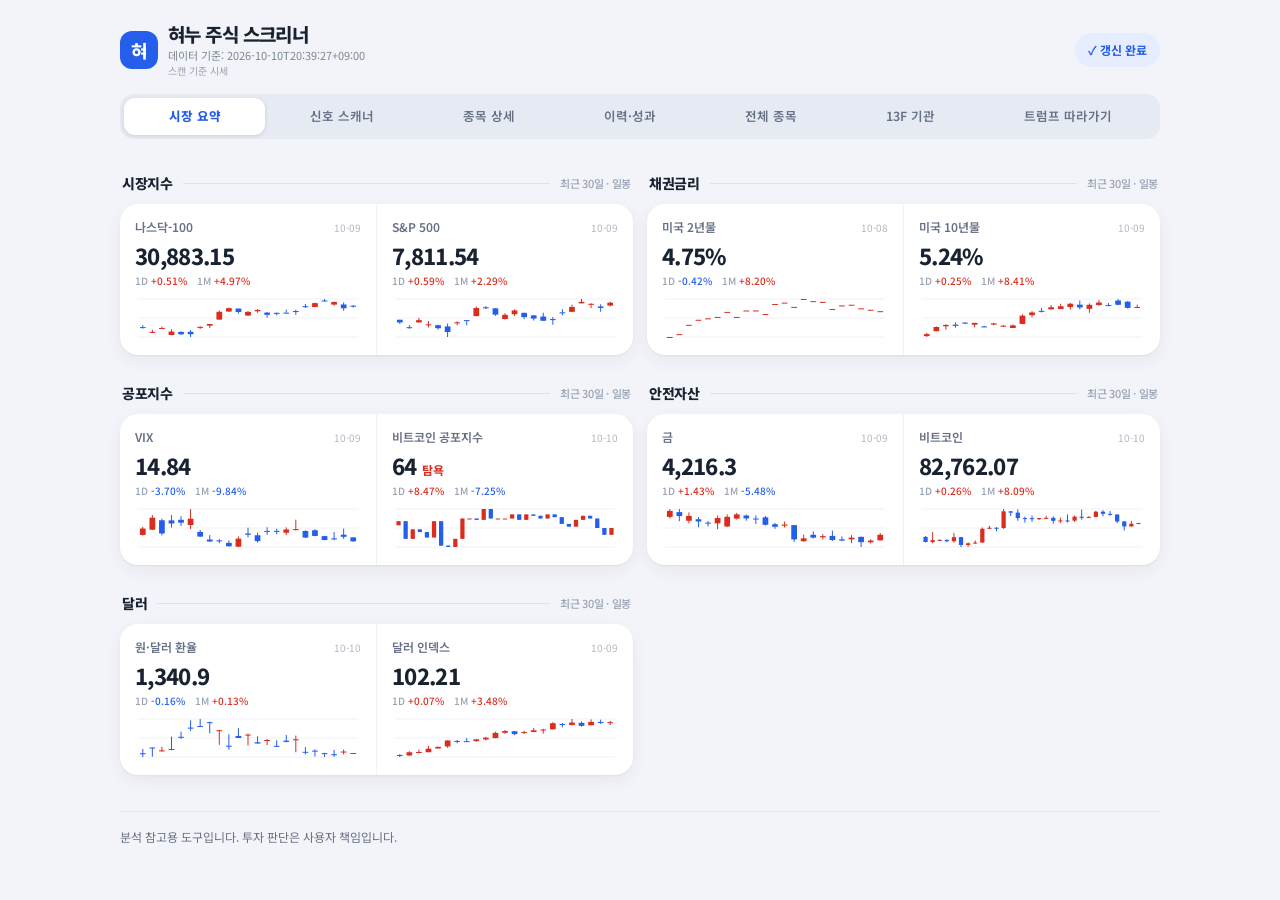
==== commit 83b4fe20: "Add files via upload" ====
--- a/index.html
+++ b/index.html
@@ -17,6 +17,7 @@
     <div>
       <h1>혀누 주식 스크리너</h1>
       <span id="updated" class="muted">데이터 확인 중</span>
+      <span id="quoteStatus" class="quote-status"></span>
     </div>
   </div>
   <button type="button" id="refreshData" class="refresh-button" aria-label="데이터 새로고침">↻ 새로고침</button>
@@ -26,6 +27,9 @@
   <button type="button" class="tab" data-page="scanner">신호 스캐너</button>
   <button type="button" class="tab" data-page="detail">종목 상세</button>
   <button type="button" class="tab" data-page="history">이력·성과</button>
+  <button type="button" class="tab" data-page="universe">전체 종목</button>
+  <button type="button" class="tab" data-page="filings">13F 기관</button>
+  <button type="button" class="tab" data-page="trump">트럼프 따라가기</button>
 </nav>
 <main>
 <section class="page active" id="page-macro">
@@ -51,7 +55,7 @@
   <div id="signalList" class="signal-list"></div>
 </section>
 <section class="page" id="page-detail">
-  <div id="detailBody"><div class="panel">스캐너에서 종목을 선택하세요.</div></div>
+  <div id="detailBody"><div class="panel">종목을 선택하세요.</div></div>
 </section>
 <section class="page" id="page-history">
   <h3 class="mc-title"><span>승률 · 수익률</span><i></i><em>다음날 시가 진입 · 수익률 + = 승</em></h3>
@@ -59,8 +63,19 @@
   <h3 class="mc-title"><span>최근 신호 기록</span><i></i><em id="historyMeta"></em></h3>
   <div id="historyList">이력 불러오는 중</div>
 </section>
+<section class="page" id="page-universe">
+  <div id="universeRoot"></div>
+</section>
+<section class="page" id="page-filings">
+  <div id="filingsRoot"></div>
+</section>
+<section class="page" id="page-trump">
+  <div id="trumpRoot"></div>
+</section>
 </main>
 <footer>분석 참고용 도구입니다. 투자 판단은 사용자 책임입니다.</footer>
+<script src="config.js"></script>
 <script src="app.js"></script>
+<script src="extra.js"></script>
 </body>
 </html>
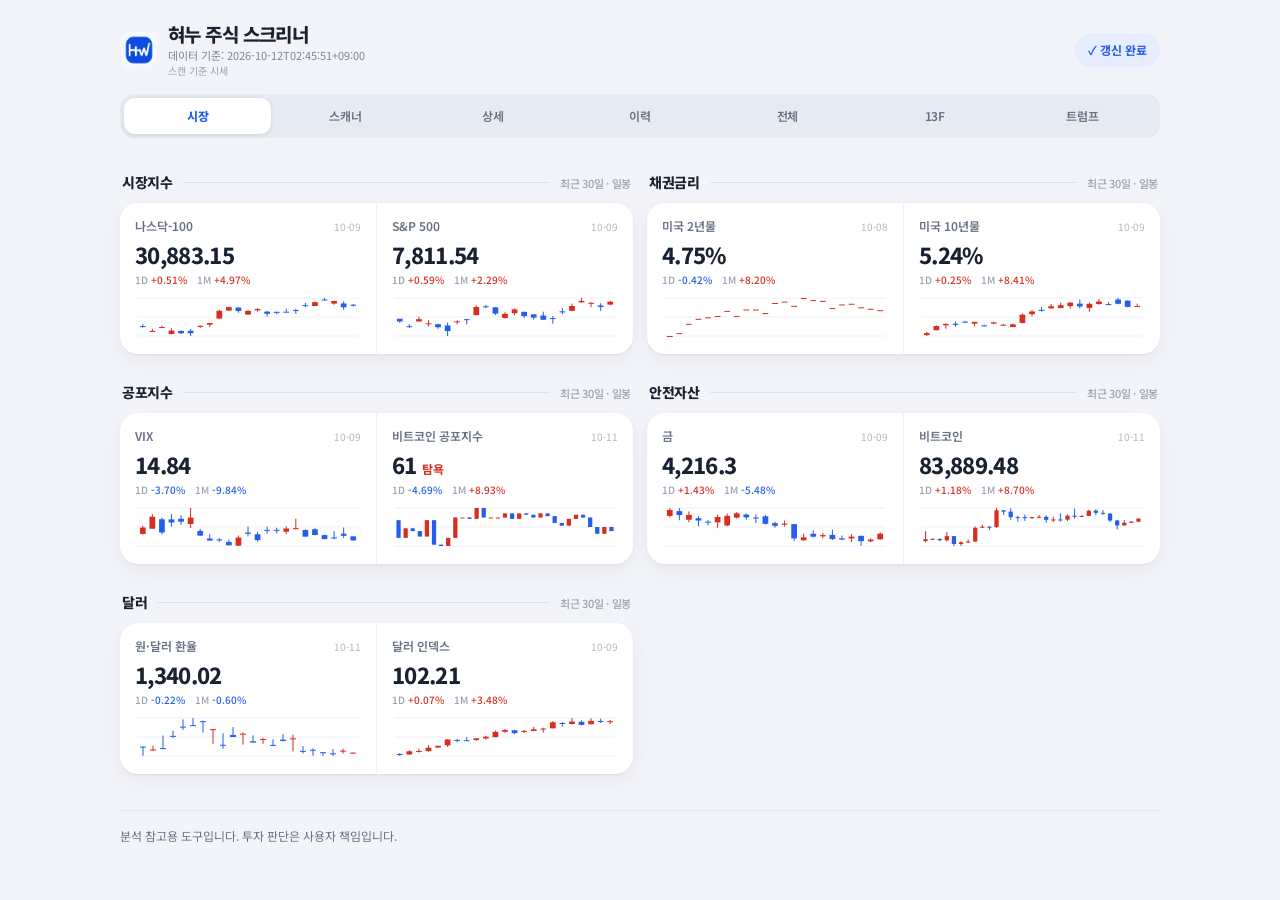
==== commit 704f5261: "Add files via upload" ====
--- a/index.html
+++ b/index.html
@@ -4,6 +4,13 @@
 <meta charset="utf-8">
 <meta name="viewport" content="width=device-width,initial-scale=1,viewport-fit=cover">
 <meta name="theme-color" content="#f2f4f9">
+<meta name="apple-mobile-web-app-capable" content="yes">
+<meta name="mobile-web-app-capable" content="yes">
+<meta name="apple-mobile-web-app-title" content="혀누">
+<meta name="apple-mobile-web-app-status-bar-style" content="default">
+<link rel="apple-touch-icon" href="icon-180.png">
+<link rel="icon" type="image/png" sizes="32x32" href="icon-32.png">
+<link rel="manifest" href="manifest.webmanifest">
 <title>혀누 주식 스크리너</title>
 <link rel="preconnect" href="https://fonts.googleapis.com">
 <link rel="preconnect" href="https://fonts.gstatic.com" crossorigin>
@@ -13,7 +20,7 @@
 <body>
 <header class="top">
   <div class="brand">
-    <div class="brand-logo" aria-hidden="true">혀</div>
+    <img class="brand-logo" src="icon-192.png" alt="" style="background:none;object-fit:cover">
     <div>
       <h1>혀누 주식 스크리너</h1>
       <span id="updated" class="muted">데이터 확인 중</span>
@@ -23,13 +30,13 @@
   <button type="button" id="refreshData" class="refresh-button" aria-label="데이터 새로고침">↻ 새로고침</button>
 </header>
 <nav class="tabs">
-  <button type="button" class="tab active" data-page="macro">시장 요약</button>
-  <button type="button" class="tab" data-page="scanner">신호 스캐너</button>
-  <button type="button" class="tab" data-page="detail">종목 상세</button>
-  <button type="button" class="tab" data-page="history">이력·성과</button>
-  <button type="button" class="tab" data-page="universe">전체 종목</button>
-  <button type="button" class="tab" data-page="filings">13F 기관</button>
-  <button type="button" class="tab" data-page="trump">트럼프 따라가기</button>
+  <button type="button" class="tab active" data-page="macro" aria-label="시장 요약">시장</button>
+  <button type="button" class="tab" data-page="scanner" aria-label="신호 스캐너">스캐너</button>
+  <button type="button" class="tab" data-page="detail" aria-label="종목 상세">상세</button>
+  <button type="button" class="tab" data-page="history" aria-label="이력·성과">이력</button>
+  <button type="button" class="tab" data-page="universe" aria-label="전체 종목">전체</button>
+  <button type="button" class="tab" data-page="filings" aria-label="13F 기관">13F</button>
+  <button type="button" class="tab" data-page="trump" aria-label="트럼프 따라가기">트럼프</button>
 </nav>
 <main>
 <section class="page active" id="page-macro">
